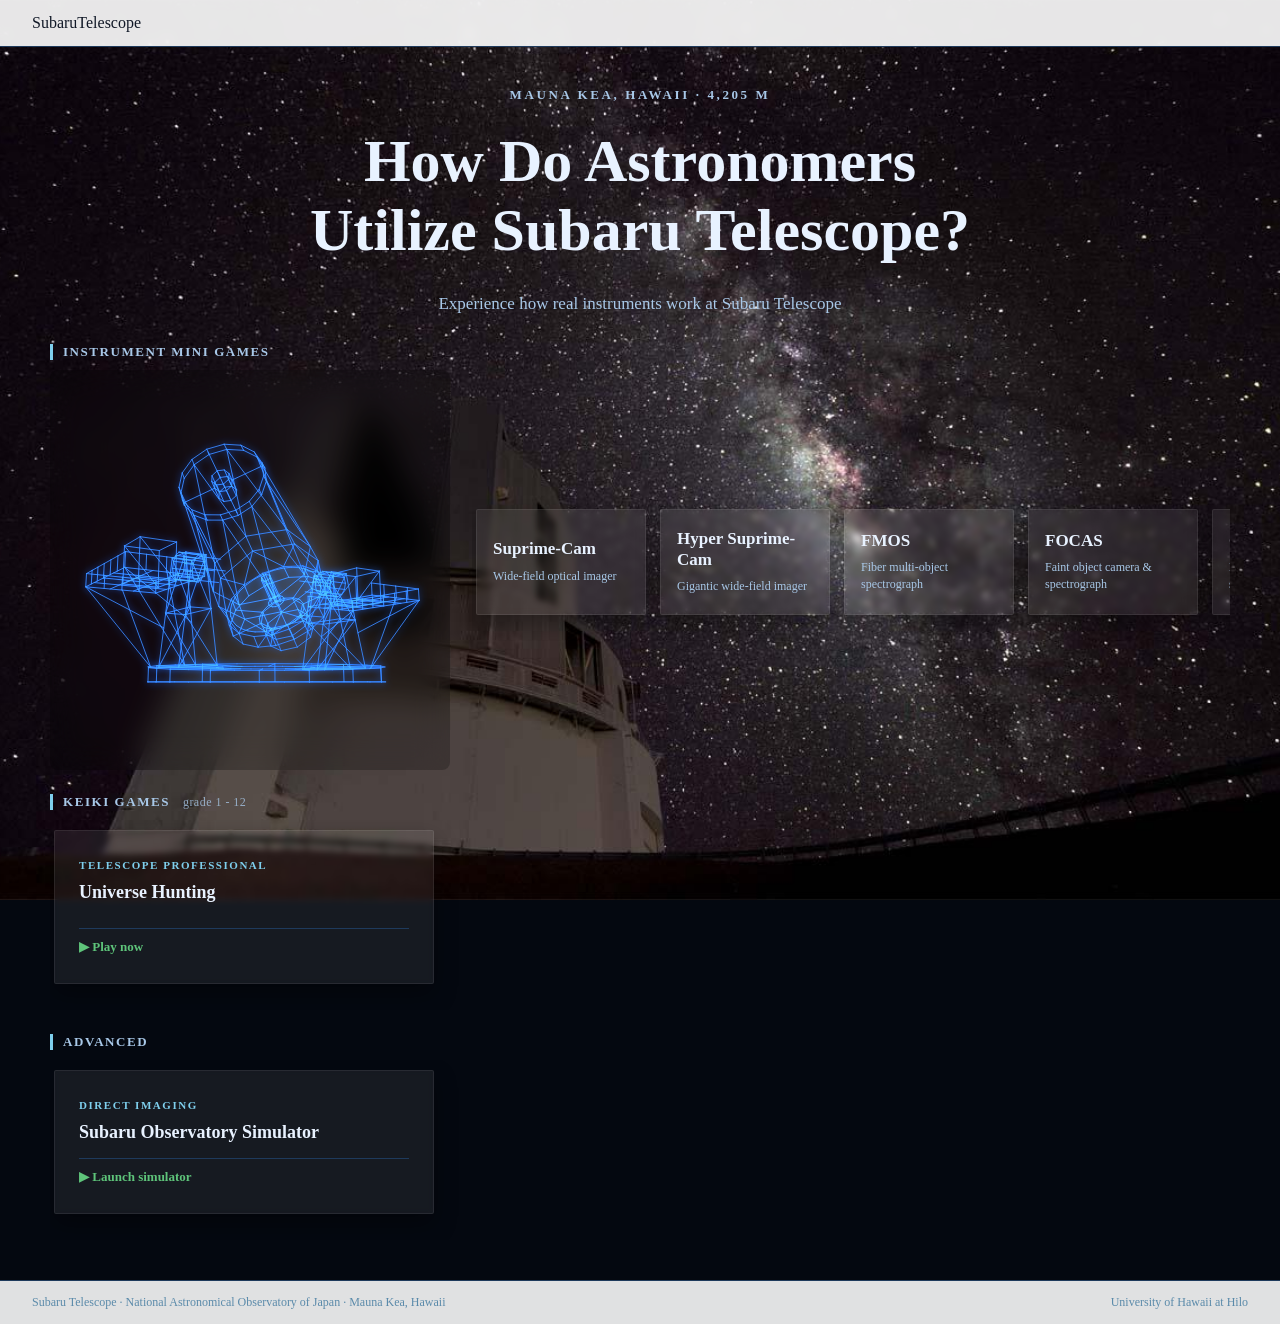
==== index.html @ 0e2f46b7 "feat: add telescope simulator in the home page" ====
<!DOCTYPE html>
<html lang="en">
<head>
<meta charset="UTF-8">
<meta name="viewport" content="width=device-width,initial-scale=1.0">
<title>Subaru Observatory</title>
<style>
*, *::before, *::after { box-sizing: border-box; margin: 0; padding: 0; }

:root {
  --bg:     #040810;
  --panel:  #0d1f38;
  --border: #1e3a5c;
  --accent: #7ecfed;    /* light blue — visible on dark */
  --text:   #e8f2ff;    /* bright white-blue for headings */
  --muted:  #a8c8e8;    /* softer blue for body text */
  --dim:    #5a8aaa;
  --green:  #5ec47a;
  --gold:   #f0c060;
}

body {
  min-height: 100vh;
  display: flex;
  flex-direction: column;
  background: var(--bg);
  color: var(--text);
  font-family: 'Times New Roman', Times, serif;
  /* Background image — replace assets/bg.jpg with your image file */
  background-image: url('assets/bg.jpg');
  background-size: cover;
  background-position: center;
  background-attachment: fixed;
}


nav, main, footer { position: relative; z-index: 1; }

/* ── NAV ── */
nav {
  display: flex;
  align-items: center;
  padding: 14px 32px;
  border-bottom: 1px solid var(--border);
  background: rgba(255,255,255,0.90);
  backdrop-filter: blur(6px);
}
.logo {
  color: #111827;
}

/* ── HERO ── */
main {
  flex: 1;
  display: flex;
  flex-direction: column;
  align-items: center;
  justify-content: center;
  padding: 40px 24px 40px;
  gap: 24px;
  text-align: center;
}

.hero-tag {
  font-size: 13px;
  font-weight: 600;
  color: var(--muted);
  letter-spacing: .20em;
  text-transform: uppercase;
}

.hero-title {
  font-size: clamp(32px, 5vw, 60px);
  font-weight: 700;
  color: var(--text);
  line-height: 1.15;
  max-width: 700px;
}

.hero-sub {
  font-size: 17px;
  color: var(--muted);
  max-width: 520px;
  line-height: 1.8;
  font-weight: 400;
}

/* ── SECTION LABEL ── */
.section-label {
  font-size: 13px;
  font-weight: 700;
  letter-spacing: .12em;
  color: var(--muted);
  text-transform: uppercase;
  border-left: 3px solid var(--accent);
  padding-left: 10px;
  text-align: left;
}
.section-label small {
  font-weight: 400; letter-spacing: .04em; text-transform: none;
  opacity: .8; margin-left: 8px; font-size: 12px;
}

/* ── ROWS — no panel behind them: the cards float directly on the background ── */
.row {
  width: 100%;
  max-width: 1180px;
  display: flex;
  flex-direction: column;
  gap: 10px;
  text-align: left;
}

/* Cards sit side by side; a row scrolls sideways once it overflows.
   The scrollbar is hidden — drag, mouse wheel or touch moves the row. */
.row-track {
  display: flex;
  gap: 18px;
  overflow-x: auto;
  padding: 10px 4px 26px;          /* room for the cards' lift + shadow */
  scrollbar-width: none;
}
.row-track::-webkit-scrollbar { display: none; }
.row-track > * { flex: 0 0 auto; }

/* ── ROW 1 LAYOUT: 3-D telescope (stays put) + instrument cards (scroll) ── */
.scope-row { display: flex; align-items: center; gap: 22px; }
.scope-row .row-track { flex: 1; min-width: 0; }

.scope-panel {
  flex: 0 0 auto;
  width: min(400px, 44%);
  aspect-ratio: 1 / 1;             /* square */
  position: relative;
  border-radius: 8px;
  overflow: hidden;
  background: rgba(0, 0, 0, 0.22);   /* light black tint, with the photo blurred behind it */
  backdrop-filter: blur(16px);
  -webkit-backdrop-filter: blur(16px);
  box-shadow: 0 10px 22px rgba(0, 0, 0, 0);
}
#scope-canvas { width: 100%; height: 100%; display: block; cursor: grab; touch-action: none; }
#scope-canvas.dragging { cursor: grabbing; }
.scope-caption {                   /* name of the highlighted focus */
  position: absolute; left: 0; right: 0; bottom: 12px;
  text-align: center; font-size: 15px; font-weight: 700; letter-spacing: .08em;
  color: #fff; pointer-events: none;
}
@media (max-width: 820px) {
  .scope-row { flex-direction: column; align-items: stretch; }
  .scope-panel { width: min(400px, 100%); align-self: center; }
}

/* Row 1 extras: drag-to-scroll */
#instrument-track { cursor: grab; user-select: none; -webkit-user-select: none; gap: 14px; }
#instrument-track.dragging { cursor: grabbing; }
#instrument-track.dragging .inst { pointer-events: none; }

/* ── INSTRUMENT (row 1) = glass card + options that slide out beside it ── */
.inst { display: flex; align-items: stretch; outline: none; }

.inst-card {
  width: 170px;
  padding: 18px 16px;
  display: flex; flex-direction: column; justify-content: center; gap: 8px;
  background: rgba(255, 255, 255, 0.075);
  border: 0.5px solid rgba(255, 255, 255, 0.075);
  border-radius: 2px;
  backdrop-filter: blur(3px);
  -webkit-backdrop-filter: blur(6px);
  box-shadow: 0 10px 22px rgba(0, 0, 0, 0.35);
  cursor: pointer;
  transition: transform .2s, box-shadow .2s, border-color .2s;
}
.inst-name { font-size: 17px; font-weight: 700; color: var(--text); line-height: 1.25; }
.inst-role { font-size: 12px; color: var(--muted); line-height: 1.45; }

/* Options — closed (zero width) until the instrument is hovered, focused or tapped */
.inst-opts {
  width: 0; opacity: 0; overflow: hidden; visibility: hidden;
  display: flex; flex-direction: column; justify-content: center; gap: 8px;
  transition: width .25s ease, opacity .2s ease, margin .25s ease, visibility 0s .25s;
}
.inst:hover .inst-opts,
.inst:focus .inst-opts,
.inst:focus-within .inst-opts {
  width: 138px; opacity: 1; margin-left: 10px; visibility: visible;
  transition: width .25s ease, opacity .2s ease .05s, margin .25s ease, visibility 0s;
}
.inst:hover .inst-card,
.inst:focus .inst-card,
.inst:focus-within .inst-card {
  transform: translateY(-3px);
  box-shadow: 0 14px 28px rgba(0, 0, 0, 0.075);
  border-color: rgba(255,255,255,0.075);
}
.inst-opt {
  display: block; width: 138px; text-align: center; white-space: nowrap;
  padding: 9px 10px; border-radius: 450px;
  border: 0.5px solid rgba(255,255,255,0.075);
  background: rgba(255,255,255,0.075);
  backdrop-filter: blur(3px);
  -webkit-backdrop-filter: blur(6px);
  color: var(--text); text-decoration: none;
  font-size: 14px; font-weight: 700;
  transition: background .2s;
}
.inst-opt:hover, .inst-opt:focus-visible { background: rgba(126,207,237,.45); outline: none; }

/* ── GAME CARD (rows 2 and 3) ── */
.game-card {
  background: rgba(255, 255, 255, 0.075);   /* frosted, not solid white */
  border: 0.5px solid rgba(255, 255, 255, 0.075);
  border-radius: 2px;
  padding: 28px 24px;
  display: flex;
  flex-direction: column;
  gap: 10px;
  width: 380px;
  max-width: 80vw;
  text-decoration: none;
  color: inherit;
  backdrop-filter: blur(3px);
  -webkit-backdrop-filter: blur(6px);
  box-shadow: 0 10px 22px rgba(0, 0, 0, 0.35);
  transition: border-color .2s, transform .2s, box-shadow .2s;
}
.game-card:hover {
  border-color: rgba(252, 253, 253, 0.075);
  transform: translateY(-3px);
  box-shadow: 0 8px 28px rgba(0, 0, 0, 0.35);
}

.card-icon   { font-size: 32px; }
.card-method {
  font-size: 11px;
  font-weight: 700;
  letter-spacing: .14em;
  text-transform: uppercase;
  color: var(--accent);
}
.card-title  { font-size: 18px; font-weight: 700; color: var(--text); line-height: 1.3; }
.card-desc   { font-size: 14px; color: var(--muted); line-height: 1.75; flex: 1; }
.card-tag    {
  margin-top: 4px;
  font-size: 13px;
  font-weight: 600;
  color: var(--green);
  border-top: 1px solid var(--border);
  padding-top: 10px;
}

/* ── FOOTER ── */
footer {
  padding: 14px 32px;
  background: rgba(255,255,255,0.88);
  border-top: 1px solid var(--border);
  font-size: 12px;
  color: var(--dim);
  display: flex;
  justify-content: space-between;
  flex-wrap: wrap;
  gap: 8px;
}
</style>
</head>
<body>

<nav>
  <div class="logo">SubaruTelescope</div>
</nav>

<main>
  <div class="hero-tag">Mauna Kea, Hawaii · 4,205 m</div>
  <h1 class="hero-title">How Do Astronomers Utilize Subaru Telescope?</h1>
  <p class="hero-sub">Experience how real instruments work at Subaru Telescope</p>


  <!-- ═══ ROW 1 — INSTRUMENT MINI GAMES ═══
       One card per instrument, generated by the script at the bottom of this file. -->
  <section class="row">
    <div class="section-label">Instrument Mini Games</div>
    <div class="scope-row">
      <!-- 3-D Subaru Telescope (js/telescope3d.js). Hovering an instrument card
           lights up the place on the telescope where that instrument is installed. -->
      <div class="scope-panel">
        <canvas id="scope-canvas" aria-label="Rotatable 3-D model of the Subaru Telescope"></canvas>
        <div class="scope-caption" id="scope-caption"></div>
      </div>
      <div class="row-track" id="instrument-track"></div>
    </div>
  </section>

  <!-- ═══ ROW 2 — KEIKI GAMES (for children) ═══ -->
  <section class="row">
    <div class="section-label">Keiki Games <small>grade 1 - 12</small></div>
    <div class="row-track">

      <!-- AO Hunter (Exoplanet Hunting) — RETIRED, replaced by Universe Hunting.
           games/ao-hunter/index.html also redirects back to this page, so
           uncommenting this card alone will not bring it back: remove the
           redirect at the top of that file as well.
      <a class="game-card" href="games/ao-hunter/index.html">
        <div class="card-icon">🔭</div>
        <div class="card-method">Direct Imaging</div>
        <div class="card-title">Exoplanet Hunting</div>
        <div class="card-desc">By blocking the light from a star, you aim to find exoplanets, the planet outside of the solar system</div>
        <div class="card-tag">▶ Play now</div>
      </a>
      -->

      <a class="game-card" href="games/telescope-pro/index.html">
        <!-- <div class="card-icon">🛸</div> -->
        <div class="card-method">Telescope Professional</div>
        <div class="card-title">Universe Hunting</div>
        <div class="card-desc"><!-- fill in later --></div>
        <div class="card-tag">▶ Play now</div>
      </a>

    </div>
  </section>

  <!-- ═══ ROW 3 — ADVANCED (for adults / advanced topics) ═══ -->
  <section class="row">
    <div class="section-label">Advanced</div>
    <div class="row-track">

      <a class="game-card" href="games/professional/index.html">
        <!-- <div class="card-icon">⚙️</div> -->
        <div class="card-method">Direct Imaging</div>
        <div class="card-title">Subaru Observatory Simulator</div>
        <!-- <div class="card-desc">Operate the actual Subaru telescope pipeline — open the dome, target a real star, run AO3K → SCExAO → CHARIS → VAMPIRES using terminal commands. Monitor humidity, earn score, unlock real images.</div> -->
        <div class="card-tag">▶ Launch simulator</div>
      </a>

      <!--
      <div class="game-card" style="opacity:.4;pointer-events:none;">
        <div class="card-icon">📉</div>
        <div class="card-method">Transit Photometry</div>
        <div class="card-title">Light Curve Detective</div>
        <div class="card-desc">Watch four wavelength channels scan a star field and identify the tiny brightness dip that reveals a transiting planet.</div>
        <div class="card-tag" style="color:var(--dim);">Coming soon</div>
      </div>

      <div class="game-card" style="opacity:.4;pointer-events:none;">
        <div class="card-icon">🌊</div>
        <div class="card-method">Radial Velocity</div>
        <div class="card-title">HDS Spectrograph Doppler Lab</div>
        <div class="card-desc">Measure the Doppler wobble of a star as an invisible planet tugs it back and forth. Decode the radial velocity curve to find the planet's mass and orbit.</div>
        <div class="card-tag" style="color:var(--dim);">Coming soon</div>
      </div>
      -->

    </div>
  </section>
</main>

<footer>
  <span>Subaru Telescope · National Astronomical Observatory of Japan · Mauna Kea, Hawaii</span>
  <span>University of Hawaii at Hilo</span>
</footer>


<!-- The Shift+D ×2 "science-night-demo" shortcut used to live here. It jumped
     straight into AO Hunter's demo mode, so it was removed together with that
     game. The original is in git history. -->

<!-- Instrument names / colours come from the same table Universe Hunting uses -->
<script src="games/telescope-pro/js/data.js"></script>
<script src="js/telescope3d.js"></script>
<script>
/* ── Row 1: instrument cards ────────────────────────────────
   INSTRUMENT_ORDER : which instruments appear, left → right.
   ──────────────────────────────────────────────────────────── */
const INSTRUMENT_ORDER = [
  'suprime-cam','hsc','fmos','focas','comics','moircs','ircs','hds','ird',
  'ao36','ao188','ao3k','ciao','hiciao','scexao','charis','vampires',
];
const MINIGAME_URL = 'games/minigames/index.html';

(function buildInstrumentRow(){
  const track = document.getElementById('instrument-track');
  SubaruTelescope3D.init(document.getElementById('scope-canvas'), document.getElementById('scope-caption'));

  INSTRUMENT_ORDER.forEach(id => {
    const d = UH_INSTRUMENTS[id];
    if (!d) return;
    const url = mode => `${MINIGAME_URL}?instr=${encodeURIComponent(id)}&mode=${mode}`;

    const item = document.createElement('div');
    item.className = 'inst';
    item.tabIndex = 0;                         // lets a tap / Tab key open the options
    item.dataset.port = d.port;                // where it is installed (for the 3-D telescope)
    item.innerHTML = `
      <div class="inst-card">
        <div class="inst-name">${d.name}</div>
        <div class="inst-role">${d.shortRole}</div>
      </div>
      <div class="inst-opts">
        <a class="inst-opt" href="${url('quiz')}" draggable="false">Quiz</a>
        <a class="inst-opt" href="${url('interactive')}" draggable="false">Interactive</a>
      </div>`;
    track.appendChild(item);
  });

  /* Light up the installation position of whichever instrument is under the
     mouse (or, failing that, has keyboard focus). It is recomputed from the
     current state on every event, so leaving one card can never switch off
     the highlight of the card the mouse has just entered. */
  function syncHighlight(){
    const focused = document.activeElement && document.activeElement.closest ? document.activeElement.closest('.inst') : null;
    const it = track.querySelector('.inst:hover') || focused;
    SubaruTelescope3D.highlight(it ? it.dataset.port : null);
  }
  ['mouseover', 'mouseout', 'focusin', 'focusout'].forEach(ev =>
    track.addEventListener(ev, () => setTimeout(syncHighlight, 0)));
  track.addEventListener('mouseleave', () => setTimeout(syncHighlight, 0));
  // Rotating the telescope puts focus on nothing, not on the last clicked card
  document.getElementById('scope-canvas').addEventListener('pointerdown', () => {
    if (document.activeElement && track.contains(document.activeElement)) document.activeElement.blur();
  });

  /* Mouse wheel → sideways, but hand the wheel back to the page at either end */
  track.addEventListener('wheel', e => {
    if (Math.abs(e.deltaX) > Math.abs(e.deltaY)) return;      // trackpad already going sideways
    const max   = track.scrollWidth - track.clientWidth;
    const atEnd = e.deltaY > 0 ? track.scrollLeft >= max - 1 : track.scrollLeft <= 1;
    if (atEnd) return;
    e.preventDefault();
    track.scrollLeft += e.deltaY;
  }, { passive: false });

  /* Click-and-drag with the mouse (touch screens already scroll natively) */
  let down = false, moved = false, x0 = 0, s0 = 0;
  track.addEventListener('pointerdown', e => {
    if (e.pointerType !== 'mouse' || e.button !== 0) return;
    down = true; moved = false; x0 = e.clientX; s0 = track.scrollLeft;
  });
  window.addEventListener('pointermove', e => {
    if (!down) return;
    const dx = e.clientX - x0;
    if (!moved && Math.abs(dx) > 6) { moved = true; track.classList.add('dragging'); }
    if (moved) track.scrollLeft = s0 - dx;
  });
  window.addEventListener('pointerup', () => {
    if (!down) return;
    down = false;
    if (moved) setTimeout(() => track.classList.remove('dragging'), 0);
  });
  // A drag must not count as a click on Quiz / Interactive
  track.addEventListener('click', e => {
    if (moved) { e.preventDefault(); e.stopPropagation(); moved = false; }
  }, true);
})();
</script>

</body>
</html>
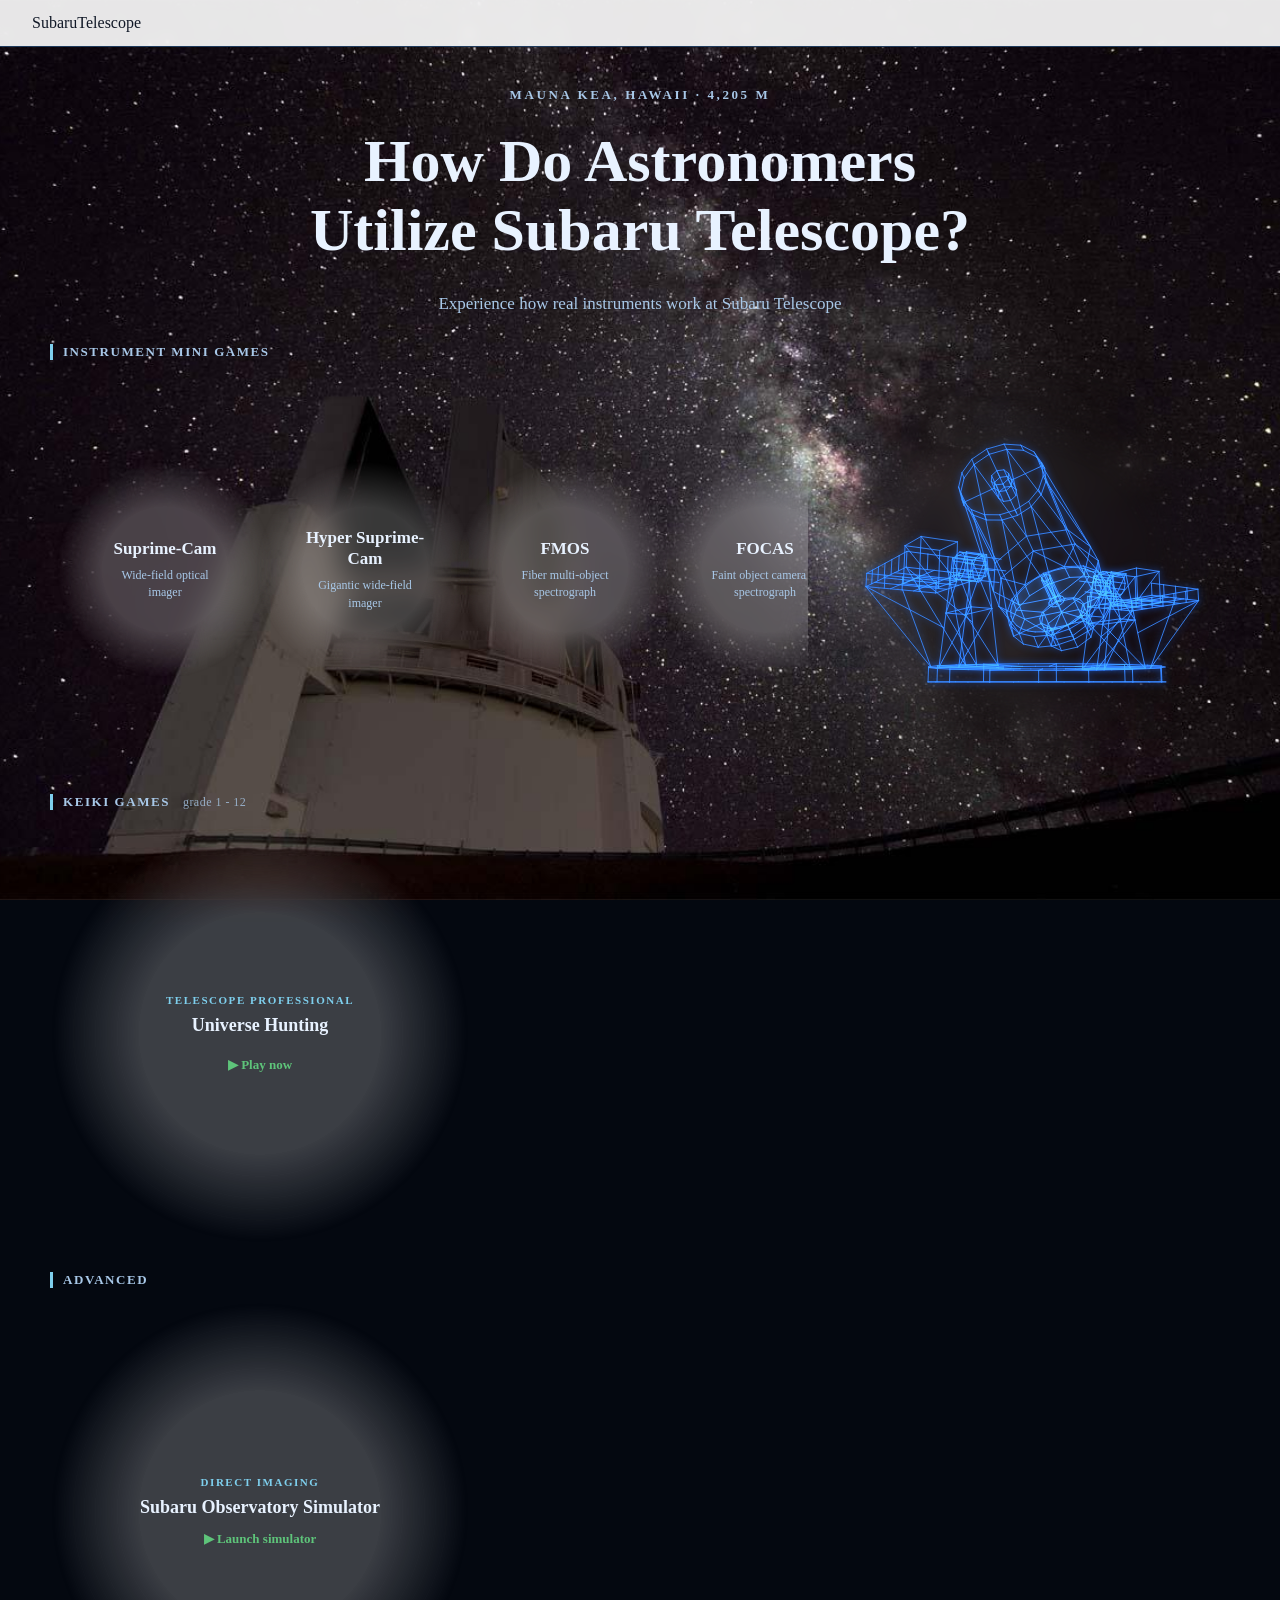
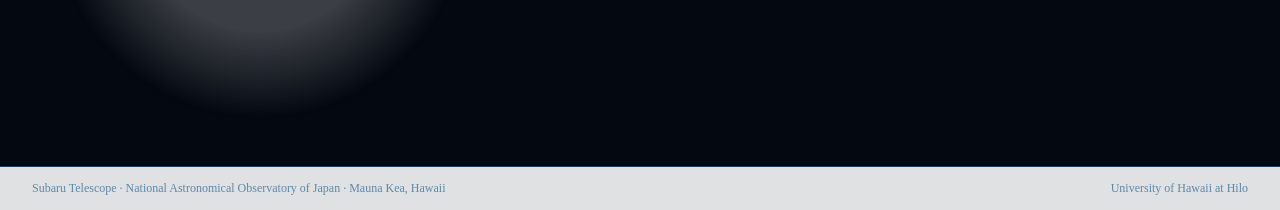
==== commit cd7ac687: "design: refine the shape of the cards in the home page" ====
--- a/index.html
+++ b/index.html
@@ -117,7 +117,7 @@
   display: flex;
   gap: 18px;
   overflow-x: auto;
-  padding: 10px 4px 26px;          /* room for the cards' lift + shadow */
+  padding: 34px 30px;              /* room for the round haze around each card */
   scrollbar-width: none;
 }
 .row-track::-webkit-scrollbar { display: none; }
@@ -130,16 +130,24 @@
 .scope-panel {
   flex: 0 0 auto;
   width: min(400px, 44%);
-  aspect-ratio: 1 / 1;             /* square */
+  aspect-ratio: 1 / 1;
   position: relative;
-  border-radius: 8px;
-  overflow: hidden;
-  background: rgba(0, 0, 0, 0.22);   /* light black tint, with the photo blurred behind it */
+}
+/* The "atmosphere": a round patch of blur with no outline. The mask fades it
+   out toward the rim, so there is no visible edge. It sits behind the canvas
+   so the telescope itself is not faded. */
+.scope-panel::before {
+  content: '';
+  position: absolute; inset: -6%;
+  border-radius: 50%;
+  background: rgba(0, 0, 0, 0.22);
   backdrop-filter: blur(16px);
   -webkit-backdrop-filter: blur(16px);
-  box-shadow: 0 10px 22px rgba(0, 0, 0, 0);
-}
-#scope-canvas { width: 100%; height: 100%; display: block; cursor: grab; touch-action: none; }
+  -webkit-mask-image: radial-gradient(circle closest-side, #000 52%, transparent 100%);
+          mask-image: radial-gradient(circle closest-side, #000 52%, transparent 100%);
+  pointer-events: none;
+}
+#scope-canvas { position: relative; width: 100%; height: 100%; display: block; cursor: grab; touch-action: none; }
 #scope-canvas.dragging { cursor: grabbing; }
 .scope-caption {                   /* name of the highlighted focus */
   position: absolute; left: 0; right: 0; bottom: 12px;
@@ -152,25 +160,39 @@
 }
 
 /* Row 1 extras: drag-to-scroll */
-#instrument-track { cursor: grab; user-select: none; -webkit-user-select: none; gap: 14px; }
+#instrument-track { cursor: grab; user-select: none; -webkit-user-select: none; gap: 30px; }
 #instrument-track.dragging { cursor: grabbing; }
 #instrument-track.dragging .inst { pointer-events: none; }
 
 /* ── INSTRUMENT (row 1) = glass card + options that slide out beside it ── */
 .inst { display: flex; align-items: stretch; outline: none; }
 
+/* Round "atmosphere" shared by the instrument cards and the game cards.
+   The tint + blur live on a circular ::before, and a radial mask fades that
+   layer out toward the rim, so a card is a soft round haze with no border or
+   edge while its text stays crisp. */
+.inst-card, .game-card { position: relative; isolation: isolate; }
+.inst-card::before, .game-card::before {
+  content: '';
+  position: absolute; inset: -14%;
+  z-index: -1;
+  border-radius: 50%;
+  background: rgba(255, 255, 255, 0.22);
+  backdrop-filter: blur(14px);
+  -webkit-backdrop-filter: blur(14px);
+  -webkit-mask-image: radial-gradient(circle closest-side, #000 58%, transparent 100%);
+          mask-image: radial-gradient(circle closest-side, #000 58%, transparent 100%);
+  transition: background .2s;
+  pointer-events: none;
+}
+
 .inst-card {
-  width: 170px;
-  padding: 18px 16px;
-  display: flex; flex-direction: column; justify-content: center; gap: 8px;
-  background: rgba(255, 255, 255, 0.075);
-  border: 0.5px solid rgba(255, 255, 255, 0.075);
-  border-radius: 2px;
-  backdrop-filter: blur(3px);
-  -webkit-backdrop-filter: blur(6px);
-  box-shadow: 0 10px 22px rgba(0, 0, 0, 0.35);
+  width: 170px; height: 170px;       /* a circle */
+  padding: 0 24px;
+  display: flex; flex-direction: column; align-items: center; justify-content: center; gap: 8px;
+  text-align: center;
   cursor: pointer;
-  transition: transform .2s, box-shadow .2s, border-color .2s;
+  transition: transform .2s;
 }
 .inst-name { font-size: 17px; font-weight: 700; color: var(--text); line-height: 1.25; }
 .inst-role { font-size: 12px; color: var(--muted); line-height: 1.45; }
@@ -189,11 +211,10 @@
 }
 .inst:hover .inst-card,
 .inst:focus .inst-card,
-.inst:focus-within .inst-card {
-  transform: translateY(-3px);
-  box-shadow: 0 14px 28px rgba(0, 0, 0, 0.075);
-  border-color: rgba(255,255,255,0.075);
-}
+.inst:focus-within .inst-card { transform: translateY(-3px); }
+.inst:hover .inst-card::before,
+.inst:focus .inst-card::before,
+.inst:focus-within .inst-card::before { background: rgba(255, 255, 255, 0.34); }
 .inst-opt {
   display: block; width: 138px; text-align: center; white-space: nowrap;
   padding: 9px 10px; border-radius: 450px;
@@ -209,27 +230,22 @@
 
 /* ── GAME CARD (rows 2 and 3) ── */
 .game-card {
-  background: rgba(255, 255, 255, 0.075);   /* frosted, not solid white */
-  border: 0.5px solid rgba(255, 255, 255, 0.075);
-  border-radius: 2px;
-  padding: 28px 24px;
+  width: 360px; height: 360px;       /* a circle */
+  max-width: 80vw;
+  padding: 0 54px;
   display: flex;
   flex-direction: column;
-  gap: 10px;
-  width: 380px;
-  max-width: 80vw;
+  align-items: center;
+  justify-content: center;
+  gap: 8px;
+  text-align: center;
   text-decoration: none;
   color: inherit;
-  backdrop-filter: blur(3px);
-  -webkit-backdrop-filter: blur(6px);
-  box-shadow: 0 10px 22px rgba(0, 0, 0, 0.35);
-  transition: border-color .2s, transform .2s, box-shadow .2s;
-}
-.game-card:hover {
-  border-color: rgba(252, 253, 253, 0.075);
-  transform: translateY(-3px);
-  box-shadow: 0 8px 28px rgba(0, 0, 0, 0.35);
-}
+  transition: transform .2s;
+}
+.game-card::before { inset: -8%; }
+.game-card:hover { transform: translateY(-3px); }
+.game-card:hover::before { background: rgba(255, 255, 255, 0.34); }
 
 .card-icon   { font-size: 32px; }
 .card-method {
@@ -240,14 +256,12 @@
   color: var(--accent);
 }
 .card-title  { font-size: 18px; font-weight: 700; color: var(--text); line-height: 1.3; }
-.card-desc   { font-size: 14px; color: var(--muted); line-height: 1.75; flex: 1; }
+.card-desc   { font-size: 14px; color: var(--muted); line-height: 1.6; }
 .card-tag    {
   margin-top: 4px;
   font-size: 13px;
   font-weight: 600;
   color: var(--green);
-  border-top: 1px solid var(--border);
-  padding-top: 10px;
 }
 
 /* ── FOOTER ── */
@@ -281,13 +295,13 @@
   <section class="row">
     <div class="section-label">Instrument Mini Games</div>
     <div class="scope-row">
+      <div class="row-track" id="instrument-track"></div>
       <!-- 3-D Subaru Telescope (js/telescope3d.js). Hovering an instrument card
            lights up the place on the telescope where that instrument is installed. -->
       <div class="scope-panel">
         <canvas id="scope-canvas" aria-label="Rotatable 3-D model of the Subaru Telescope"></canvas>
         <div class="scope-caption" id="scope-caption"></div>
       </div>
-      <div class="row-track" id="instrument-track"></div>
     </div>
   </section>
 
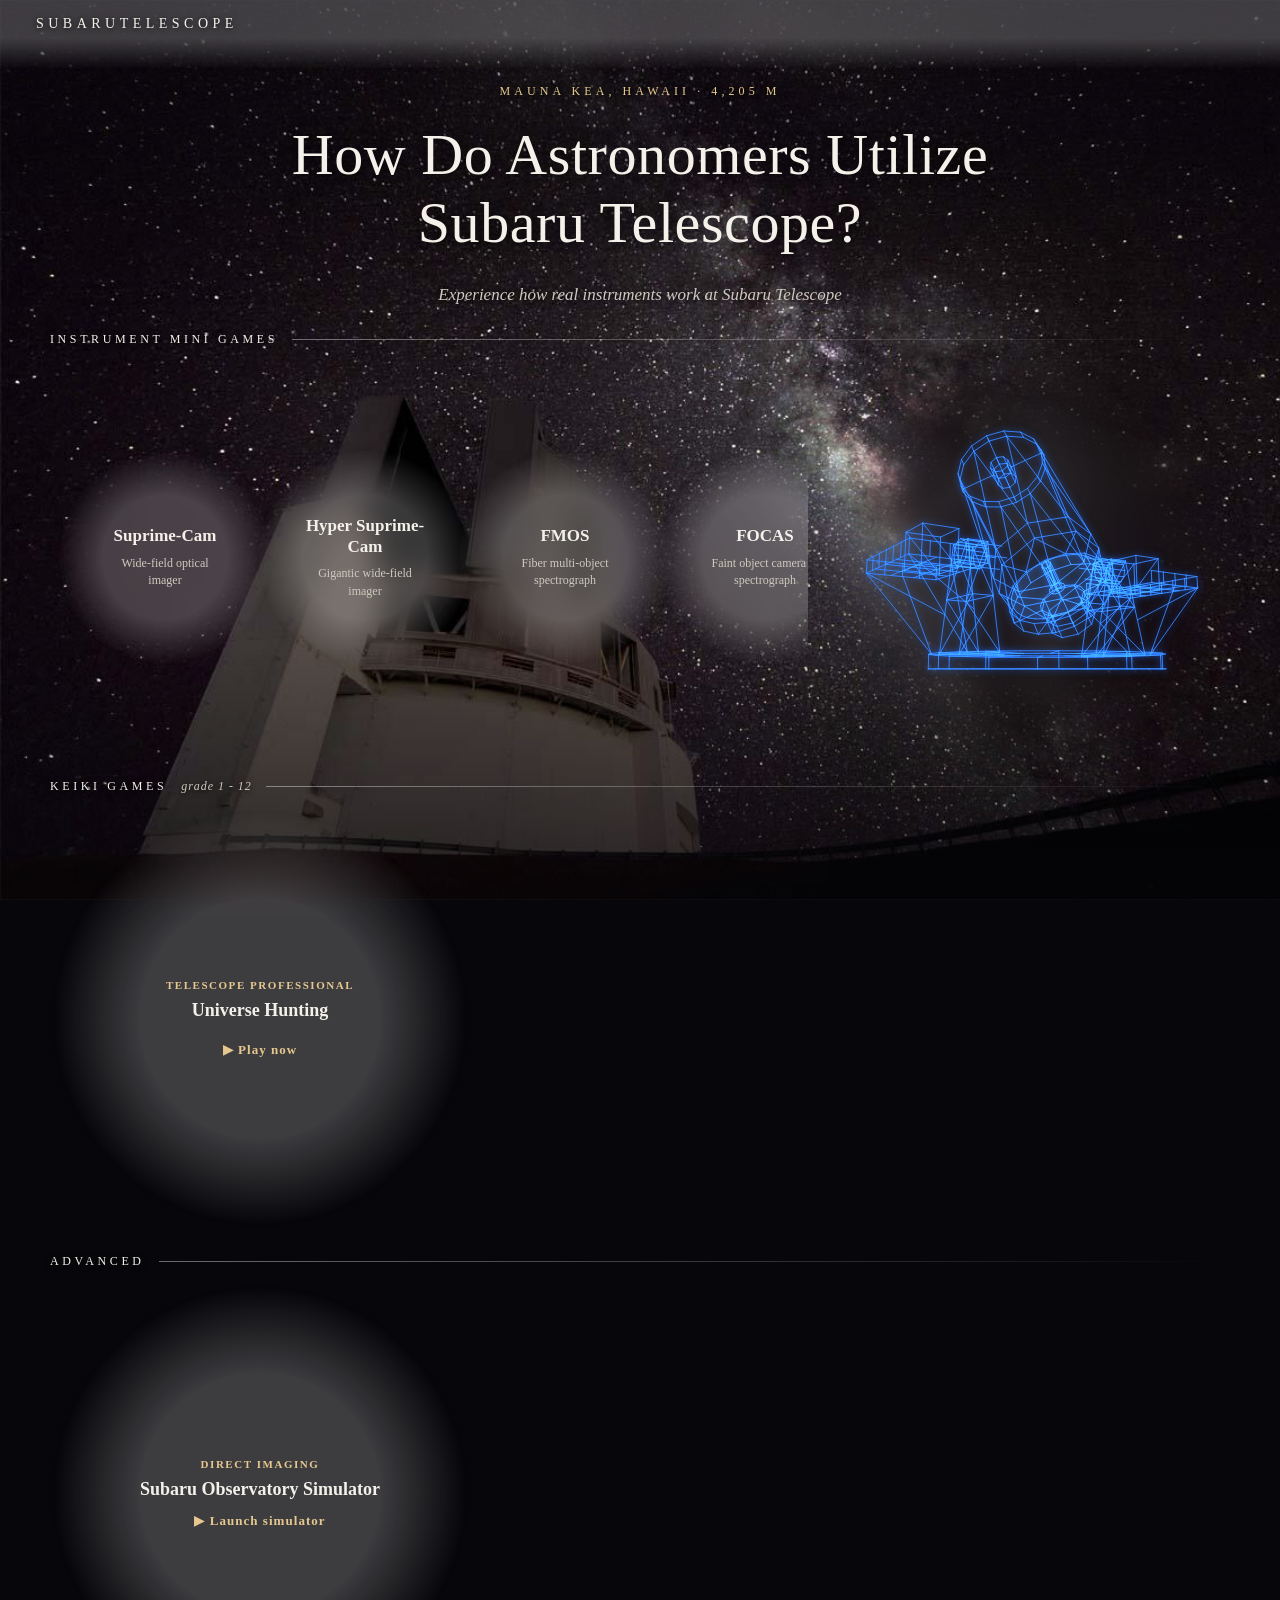
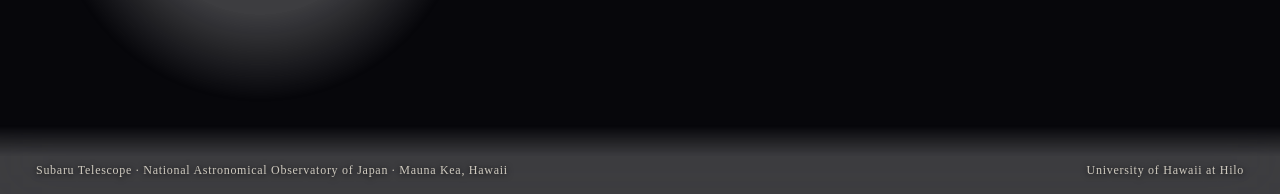
==== commit cfb4db55: "design: refine home page design suiting with more its background" ====
--- a/index.html
+++ b/index.html
@@ -8,15 +8,15 @@
 *, *::before, *::after { box-sizing: border-box; margin: 0; padding: 0; }
 
 :root {
-  --bg:     #040810;
-  --panel:  #0d1f38;
-  --border: #1e3a5c;
-  --accent: #7ecfed;    /* light blue — visible on dark */
-  --text:   #e8f2ff;    /* bright white-blue for headings */
-  --muted:  #a8c8e8;    /* softer blue for body text */
-  --dim:    #5a8aaa;
-  --green:  #5ec47a;
-  --gold:   #f0c060;
+  /* Palette taken from the background photo: neutral night sky, the warm
+     grey-white of the dome, and the gold of the Milky Way's core. */
+  --bg:     #07070b;
+  --border: rgba(255, 255, 255, 0.16);
+  --accent: #e6c88f;    /* Milky Way gold */
+  --text:   #f4f1ea;    /* warm starlight white */
+  --muted:  #cfcabf;    /* dome grey */
+  --dim:    #9a958c;
+  --gold:   #e6c88f;
 }
 
 body {
@@ -26,13 +26,21 @@
   background: var(--bg);
   color: var(--text);
   font-family: 'Times New Roman', Times, serif;
-  /* Background image — replace assets/bg.jpg with your image file */
+  /* Background image — replace assets/bg.jpg with your image file.
+     Anchored bottom-left so the dome stays in view on any window shape. */
   background-image: url('assets/bg.jpg');
   background-size: cover;
-  background-position: center;
+  background-position: left bottom;
   background-attachment: fixed;
 }
-
+/* Soft darkening at the top (behind the title) and the bottom (behind the
+   footer); the middle of the photo is left untouched. */
+body::before {
+  content: '';
+  position: fixed; inset: 0;
+  background: linear-gradient(180deg, rgba(7,7,11,.55) 0%, rgba(7,7,11,0) 34%, rgba(7,7,11,0) 72%, rgba(7,7,11,.6) 100%);
+  pointer-events: none;
+}
 
 nav, main, footer { position: relative; z-index: 1; }
 
@@ -40,13 +48,37 @@
 nav {
   display: flex;
   align-items: center;
-  padding: 14px 32px;
-  border-bottom: 1px solid var(--border);
-  background: rgba(255,255,255,0.90);
-  backdrop-filter: blur(6px);
+  padding: 16px 36px;
 }
 .logo {
-  color: #111827;
+  color: var(--text);
+  font-size: 14px;
+  letter-spacing: .32em;
+  text-transform: uppercase;
+  text-shadow: 0 1px 6px #000;
+}
+
+/* White "atmosphere" behind the header and footer: the same haze as the
+   cards, fading out toward the page so the bars have no hard inner edge. */
+nav, footer { isolation: isolate; }
+nav::before, footer::before {
+  content: '';
+  position: absolute; left: 0; right: 0;
+  z-index: -1;
+  background: rgba(255, 255, 255, 0.22);
+  backdrop-filter: blur(30px);
+  -webkit-backdrop-filter: blur(30px);
+  pointer-events: none;
+}
+nav::before {
+  top: 0; bottom: -22px;
+  -webkit-mask-image: linear-gradient(to bottom, #000 55%, transparent);
+          mask-image: linear-gradient(to bottom, #000 55%, transparent);
+}
+footer::before {
+  bottom: 0; top: -22px;
+  -webkit-mask-image: linear-gradient(to top, #000 55%, transparent);
+          mask-image: linear-gradient(to top, #000 55%, transparent);
 }
 
 /* ── HERO ── */
@@ -56,49 +88,58 @@
   flex-direction: column;
   align-items: center;
   justify-content: center;
-  padding: 40px 24px 40px;
-  gap: 24px;
+  padding: 36px 24px 40px;
+  gap: 22px;
   text-align: center;
 }
 
 .hero-tag {
-  font-size: 13px;
-  font-weight: 600;
-  color: var(--muted);
-  letter-spacing: .20em;
+  font-size: 12px;
+  font-weight: 400;
+  color: var(--accent);
+  letter-spacing: .34em;
   text-transform: uppercase;
+  text-shadow: 0 1px 6px #000;
 }
 
 .hero-title {
-  font-size: clamp(32px, 5vw, 60px);
-  font-weight: 700;
+  font-size: clamp(32px, 5vw, 58px);
+  font-weight: 400;
   color: var(--text);
-  line-height: 1.15;
-  max-width: 700px;
+  line-height: 1.18;
+  letter-spacing: .01em;
+  max-width: 760px;
+  text-shadow: 0 2px 18px rgba(0,0,0,.9);
 }
 
 .hero-sub {
   font-size: 17px;
+  font-style: italic;
   color: var(--muted);
   max-width: 520px;
   line-height: 1.8;
   font-weight: 400;
-}
-
-/* ── SECTION LABEL ── */
+  text-shadow: 0 1px 8px #000;
+}
+
+/* ── SECTION LABEL — small caps with a hairline trailing off into the sky ── */
 .section-label {
-  font-size: 13px;
-  font-weight: 700;
-  letter-spacing: .12em;
-  color: var(--muted);
+  display: flex; align-items: center; gap: 14px;
+  font-size: 12px;
+  font-weight: 400;
+  letter-spacing: .3em;
+  color: var(--text);
   text-transform: uppercase;
-  border-left: 3px solid var(--accent);
-  padding-left: 10px;
   text-align: left;
+  text-shadow: 0 1px 6px #000;
+}
+.section-label::after {
+  content: ''; flex: 1; height: 1px;
+  background: linear-gradient(90deg, rgba(255,255,255,.4), rgba(255,255,255,0));
 }
 .section-label small {
-  font-weight: 400; letter-spacing: .04em; text-transform: none;
-  opacity: .8; margin-left: 8px; font-size: 12px;
+  letter-spacing: .08em; text-transform: none; font-style: italic;
+  color: var(--muted); font-size: 12px;
 }
 
 /* ── ROWS — no panel behind them: the cards float directly on the background ── */
@@ -218,15 +259,15 @@
 .inst-opt {
   display: block; width: 138px; text-align: center; white-space: nowrap;
   padding: 9px 10px; border-radius: 450px;
-  border: 0.5px solid rgba(255,255,255,0.075);
-  background: rgba(255,255,255,0.075);
-  backdrop-filter: blur(3px);
-  -webkit-backdrop-filter: blur(6px);
+  border: none;
+  background: rgba(255,255,255,0.18);
+  backdrop-filter: blur(10px);
+  -webkit-backdrop-filter: blur(10px);
   color: var(--text); text-decoration: none;
   font-size: 14px; font-weight: 700;
   transition: background .2s;
 }
-.inst-opt:hover, .inst-opt:focus-visible { background: rgba(126,207,237,.45); outline: none; }
+.inst-opt:hover, .inst-opt:focus-visible { background: rgba(255,255,255,.34); outline: none; }
 
 /* ── GAME CARD (rows 2 and 3) ── */
 .game-card {
@@ -261,16 +302,17 @@
   margin-top: 4px;
   font-size: 13px;
   font-weight: 600;
-  color: var(--green);
+  color: var(--accent);
+  letter-spacing: .08em;
 }
 
 /* ── FOOTER ── */
 footer {
-  padding: 14px 32px;
-  background: rgba(255,255,255,0.88);
-  border-top: 1px solid var(--border);
+  padding: 16px 36px;
   font-size: 12px;
-  color: var(--dim);
+  letter-spacing: .06em;
+  color: var(--muted);
+  text-shadow: 0 1px 6px #000;
   display: flex;
   justify-content: space-between;
   flex-wrap: wrap;
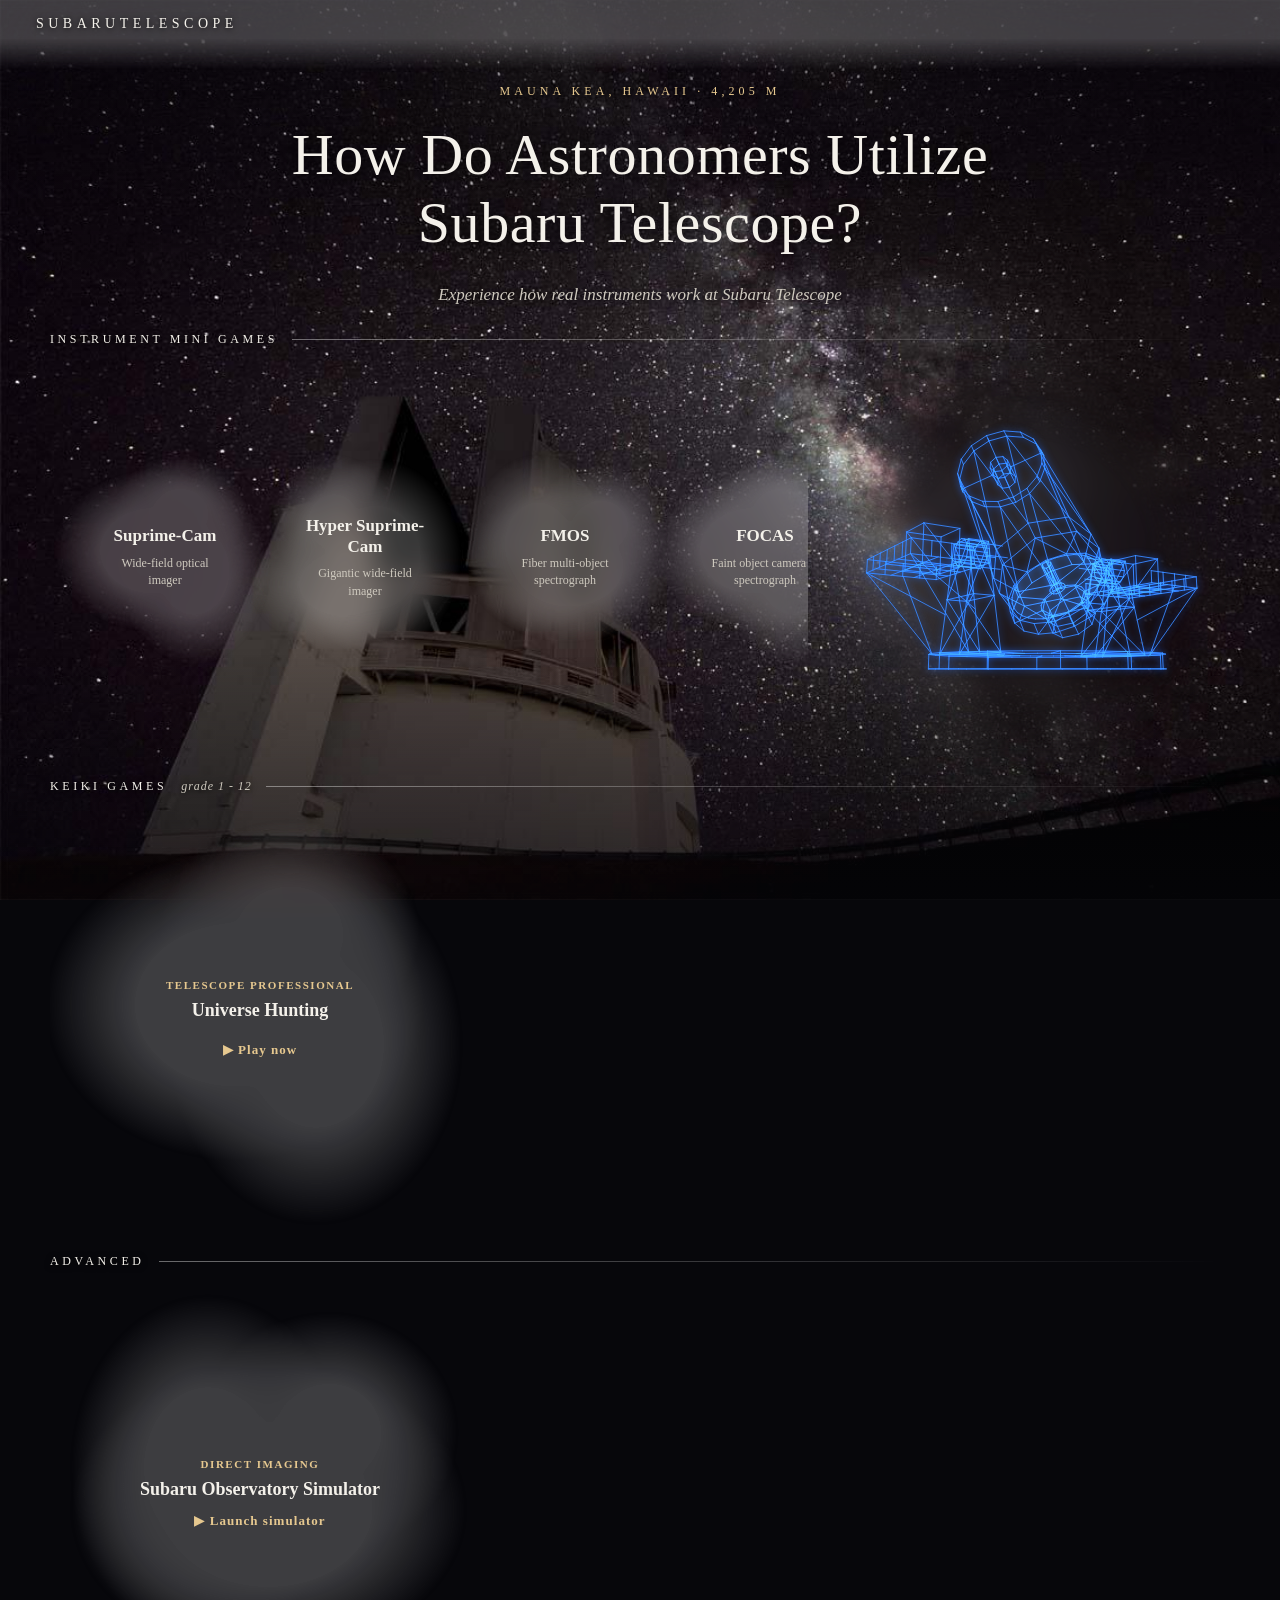
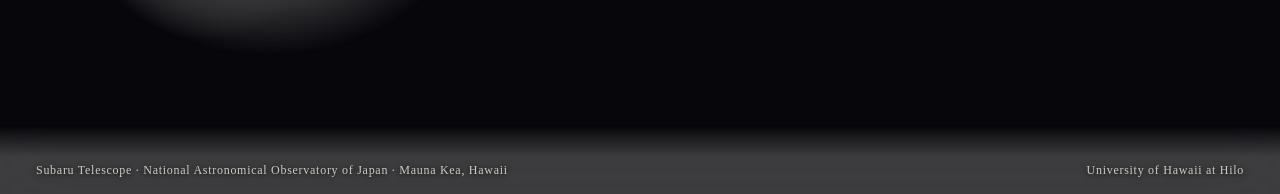
==== commit 7e1ffa4f: "design: refinment of home page design by randomizing the shape of the cards, and the design of minig" ====
--- a/index.html
+++ b/index.html
@@ -215,16 +215,38 @@
 .inst-card, .game-card { position: relative; isolation: isolate; }
 .inst-card::before, .game-card::before {
   content: '';
-  position: absolute; inset: -14%;
+  position: absolute; inset: -16%;
   z-index: -1;
-  border-radius: 50%;
   background: rgba(255, 255, 255, 0.22);
   backdrop-filter: blur(14px);
   -webkit-backdrop-filter: blur(14px);
-  -webkit-mask-image: radial-gradient(circle closest-side, #000 58%, transparent 100%);
-          mask-image: radial-gradient(circle closest-side, #000 58%, transparent 100%);
+  /* An uneven cloud, not a perfect circle: three soft blobs of different
+     size, slightly off-centre, are added together. --blob picks the variant. */
+  -webkit-mask-image: var(--blob);
+          mask-image: var(--blob);
+  -webkit-mask-composite: source-over;
+          mask-composite: add;
+  --blob:
+    radial-gradient(ellipse 44% 36% at 44% 47%, #000 52%, transparent 100%),
+    radial-gradient(ellipse 34% 42% at 63% 56%, #000 46%, transparent 100%),
+    radial-gradient(ellipse 30% 26% at 57% 30%, #000 40%, transparent 100%);
   transition: background .2s;
   pointer-events: none;
+}
+/* Different cloud shapes so neighbouring cards do not look stamped out */
+.inst:nth-child(3n+2) .inst-card::before,
+.game-card:nth-child(2n)::before {
+  --blob:
+    radial-gradient(ellipse 38% 44% at 55% 50%, #000 52%, transparent 100%),
+    radial-gradient(ellipse 42% 30% at 40% 62%, #000 46%, transparent 100%),
+    radial-gradient(ellipse 28% 30% at 36% 34%, #000 40%, transparent 100%);
+}
+.inst:nth-child(3n) .inst-card::before,
+.row:last-of-type .game-card::before {
+  --blob:
+    radial-gradient(ellipse 46% 34% at 52% 54%, #000 52%, transparent 100%),
+    radial-gradient(ellipse 32% 40% at 38% 44%, #000 46%, transparent 100%),
+    radial-gradient(ellipse 30% 28% at 66% 36%, #000 40%, transparent 100%);
 }
 
 .inst-card {
@@ -284,7 +306,7 @@
   color: inherit;
   transition: transform .2s;
 }
-.game-card::before { inset: -8%; }
+.game-card::before { inset: -10%; }
 .game-card:hover { transform: translateY(-3px); }
 .game-card:hover::before { background: rgba(255, 255, 255, 0.34); }
 
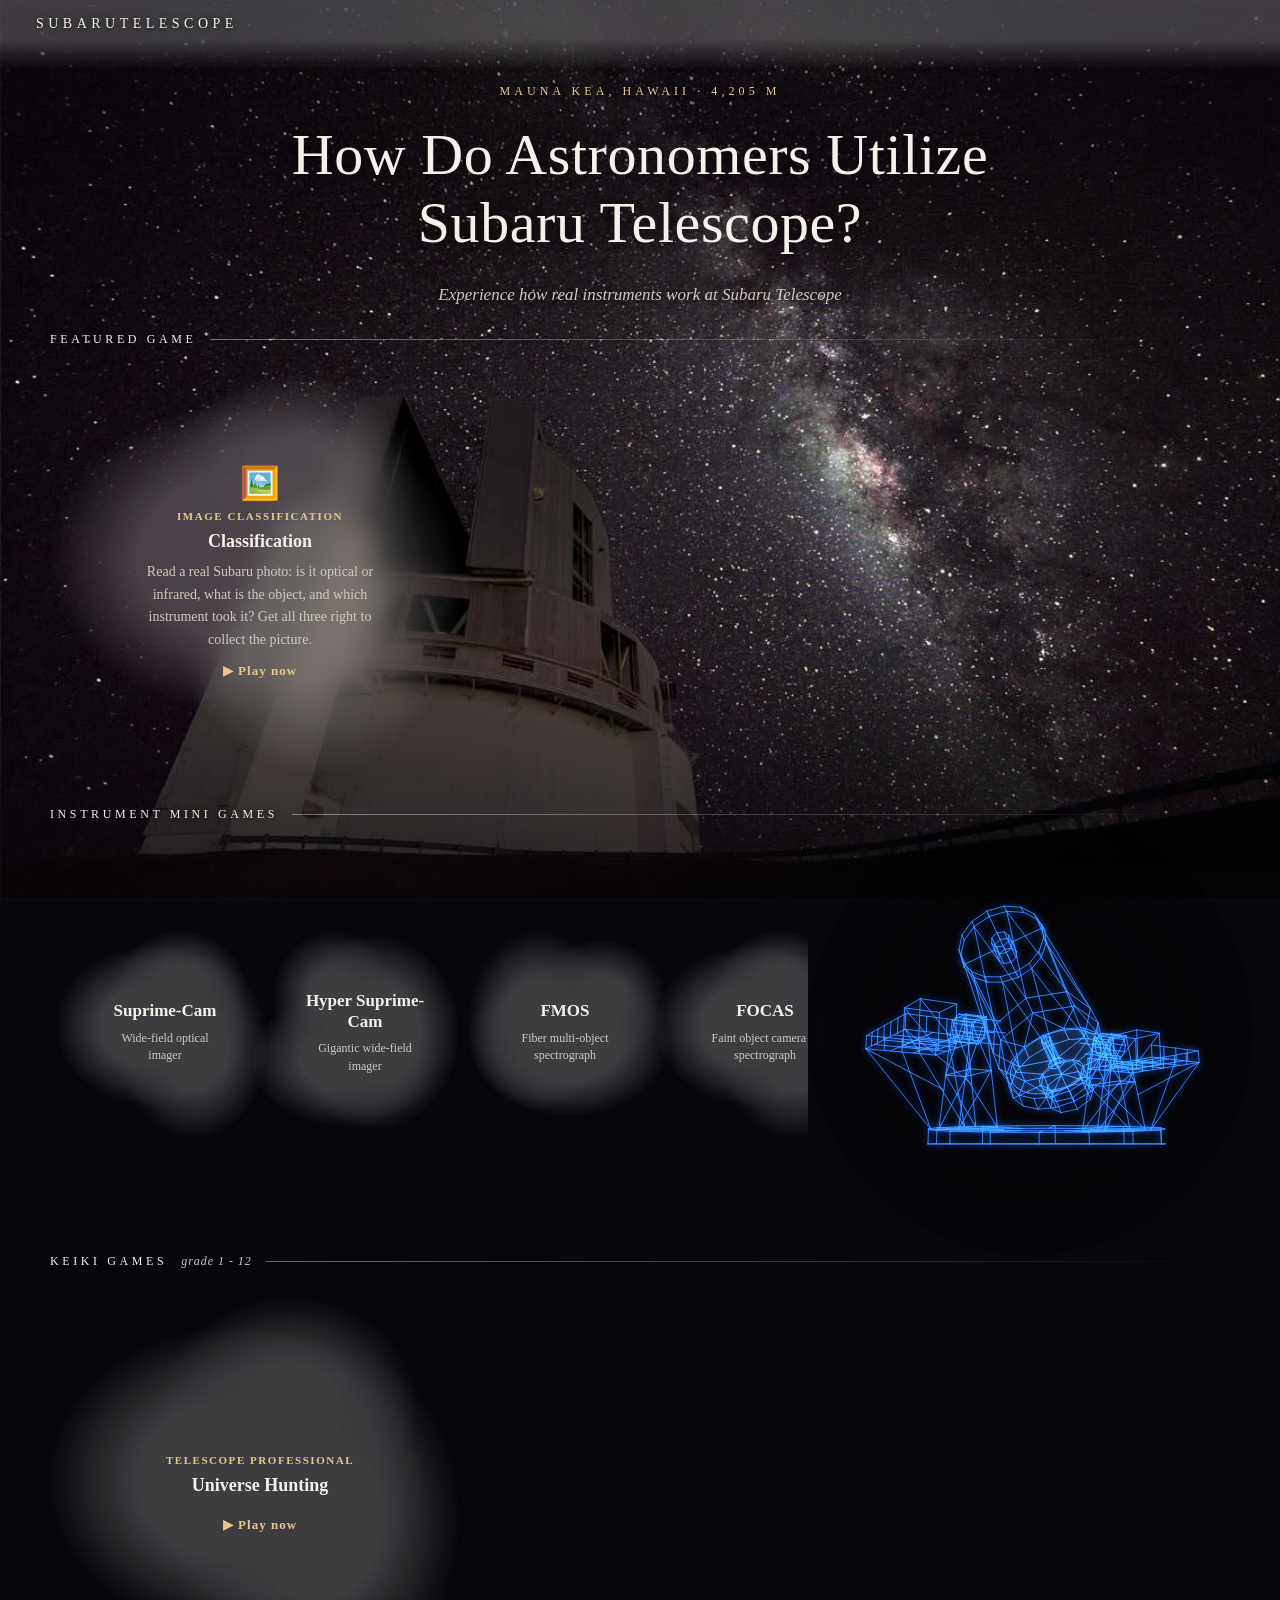
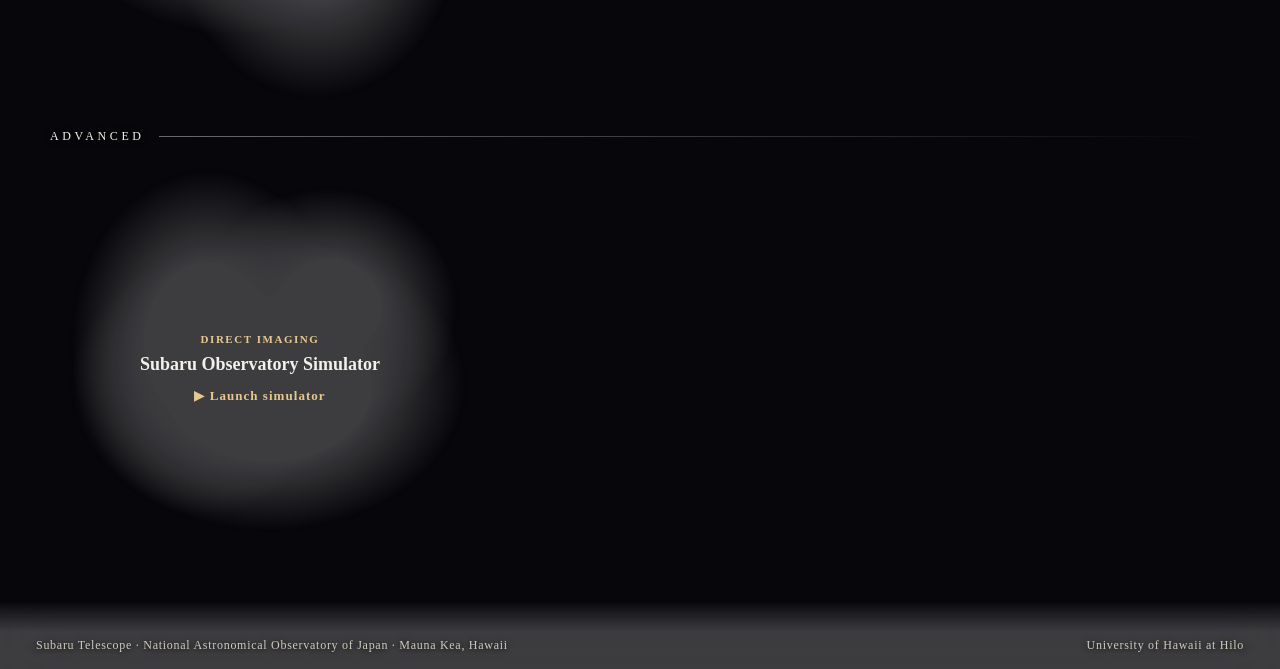
==== commit eaa55c49: "feat: new classifying game inspired by galaxy cluise." ====
--- a/index.html
+++ b/index.html
@@ -354,6 +354,22 @@
   <p class="hero-sub">Experience how real instruments work at Subaru Telescope</p>
 
 
+  <!-- ═══ FEATURED — CLASSIFICATION ═══
+       Sits between the title and the instrument mini games. -->
+  <section class="row">
+    <div class="section-label">Featured Game</div>
+    <div class="row-track">
+      <a class="game-card" href="games/classification/index.html">
+        <div class="card-icon">🖼️</div>
+        <div class="card-method">Image Classification</div>
+        <div class="card-title">Classification</div>
+        <div class="card-desc">Read a real Subaru photo: is it optical or infrared, what is the object, and which instrument took it? Get all three right to collect the picture.</div>
+        <div class="card-tag">▶ Play now</div>
+      </a>
+    </div>
+  </section>
+
+
   <!-- ═══ ROW 1 — INSTRUMENT MINI GAMES ═══
        One card per instrument, generated by the script at the bottom of this file. -->
   <section class="row">
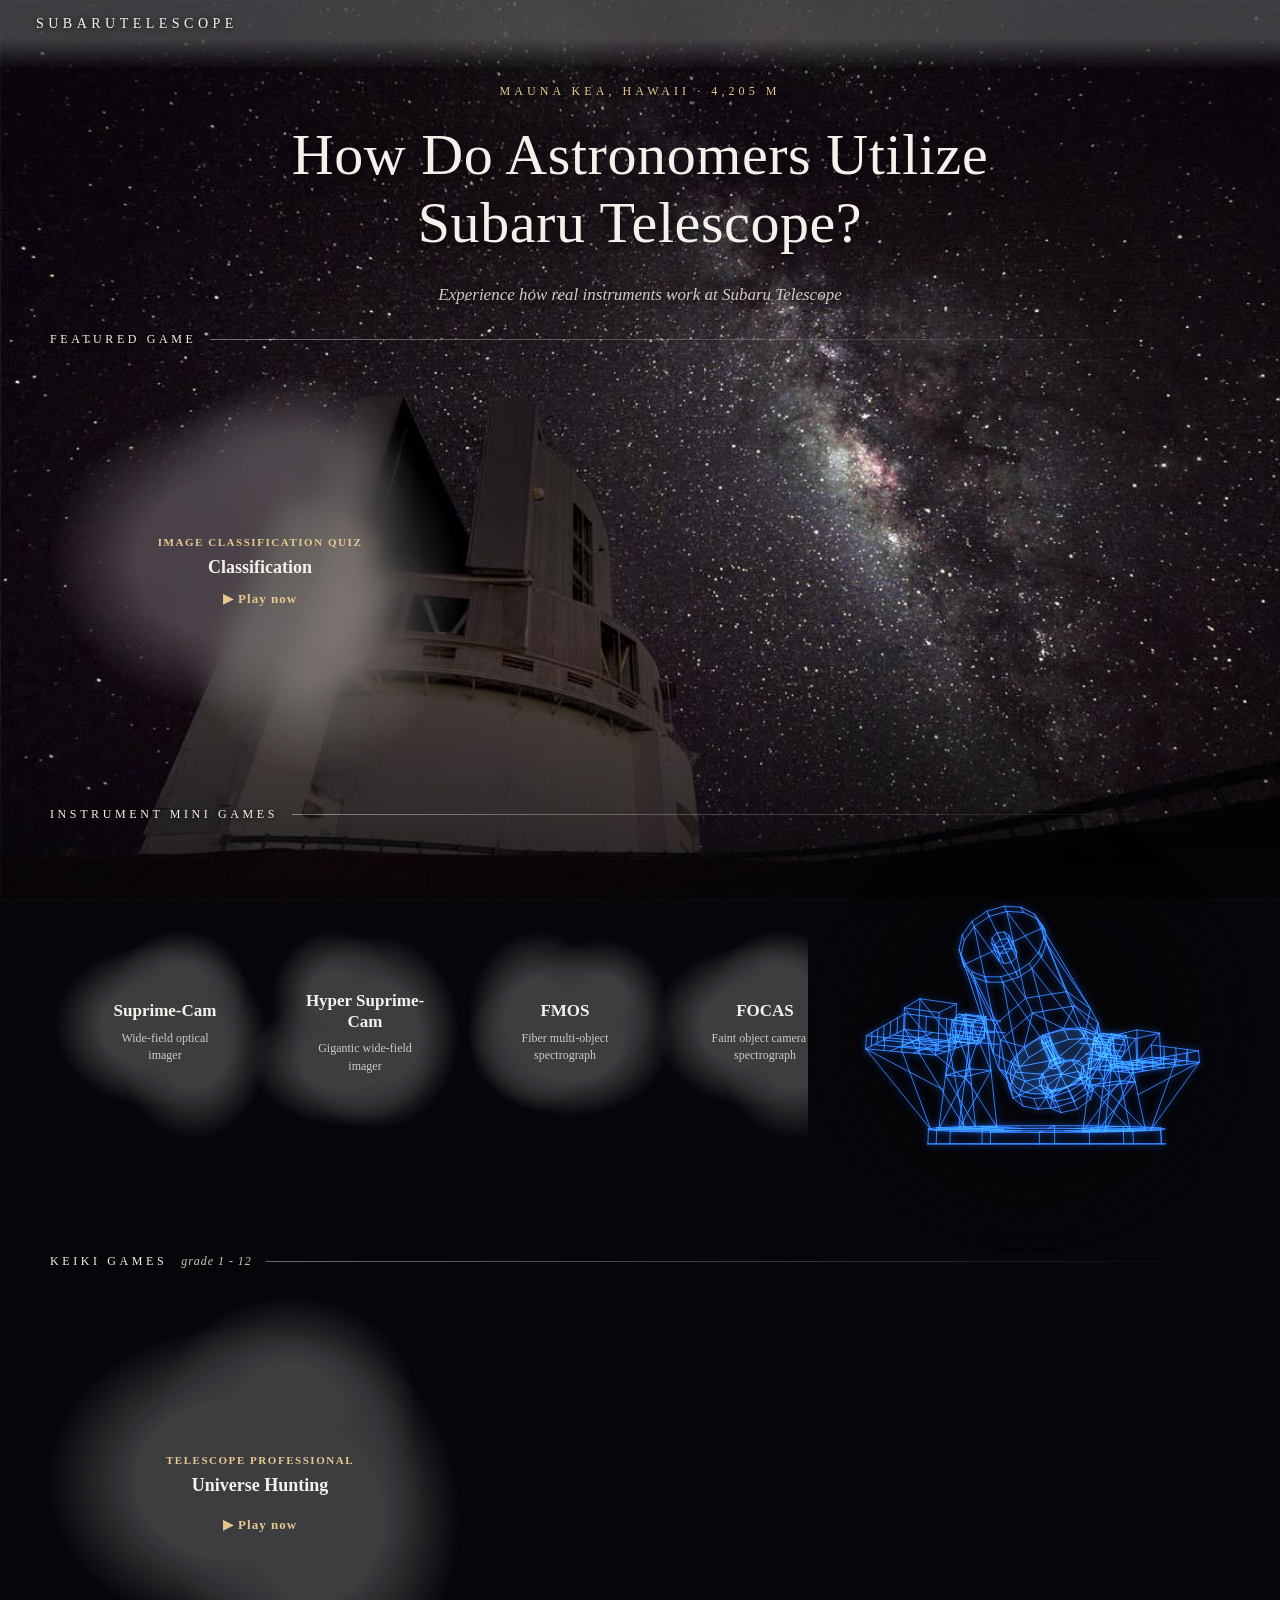
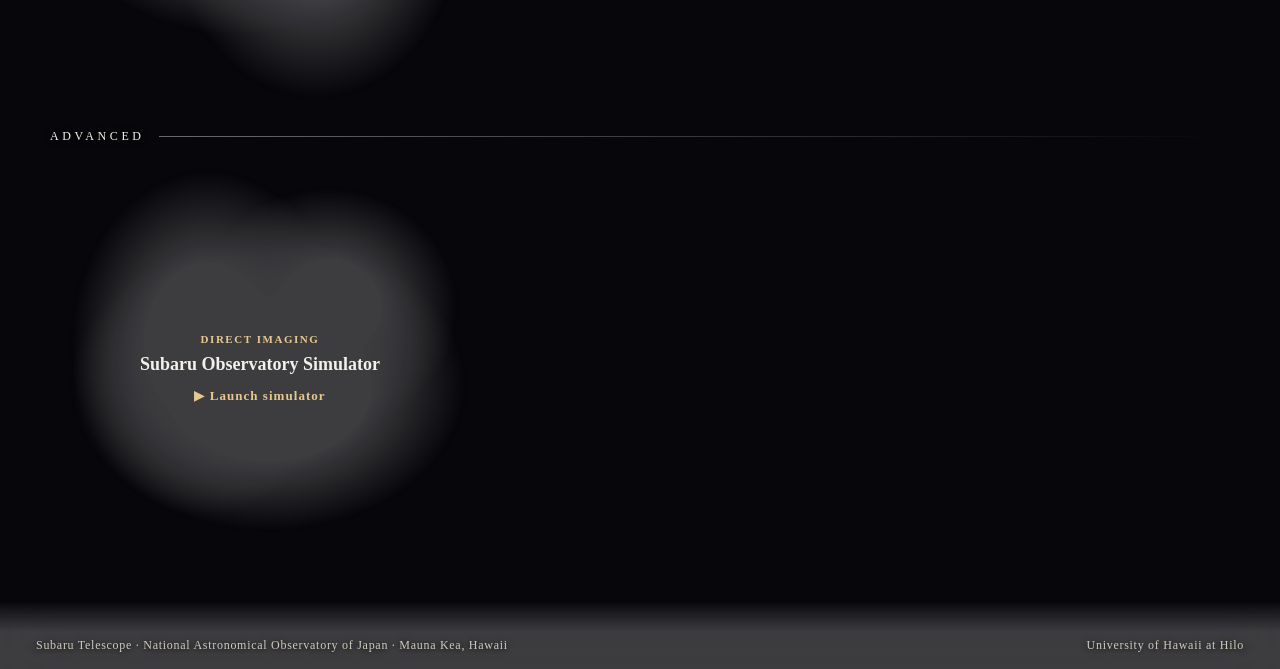
==== commit a6e23814: "design: remove redundant explanation on game card in home page" ====
--- a/index.html
+++ b/index.html
@@ -360,10 +360,10 @@
     <div class="section-label">Featured Game</div>
     <div class="row-track">
       <a class="game-card" href="games/classification/index.html">
-        <div class="card-icon">🖼️</div>
-        <div class="card-method">Image Classification</div>
+        <!-- <div class="card-icon">🖼️</div> -->
+        <div class="card-method">Image Classification Quiz</div>
         <div class="card-title">Classification</div>
-        <div class="card-desc">Read a real Subaru photo: is it optical or infrared, what is the object, and which instrument took it? Get all three right to collect the picture.</div>
+        <!-- <div class="card-desc">Read a real Subaru photo: is it optical or infrared, what is the object, and which instrument took it? Get all three right to collect the picture.</div> -->
         <div class="card-tag">▶ Play now</div>
       </a>
     </div>
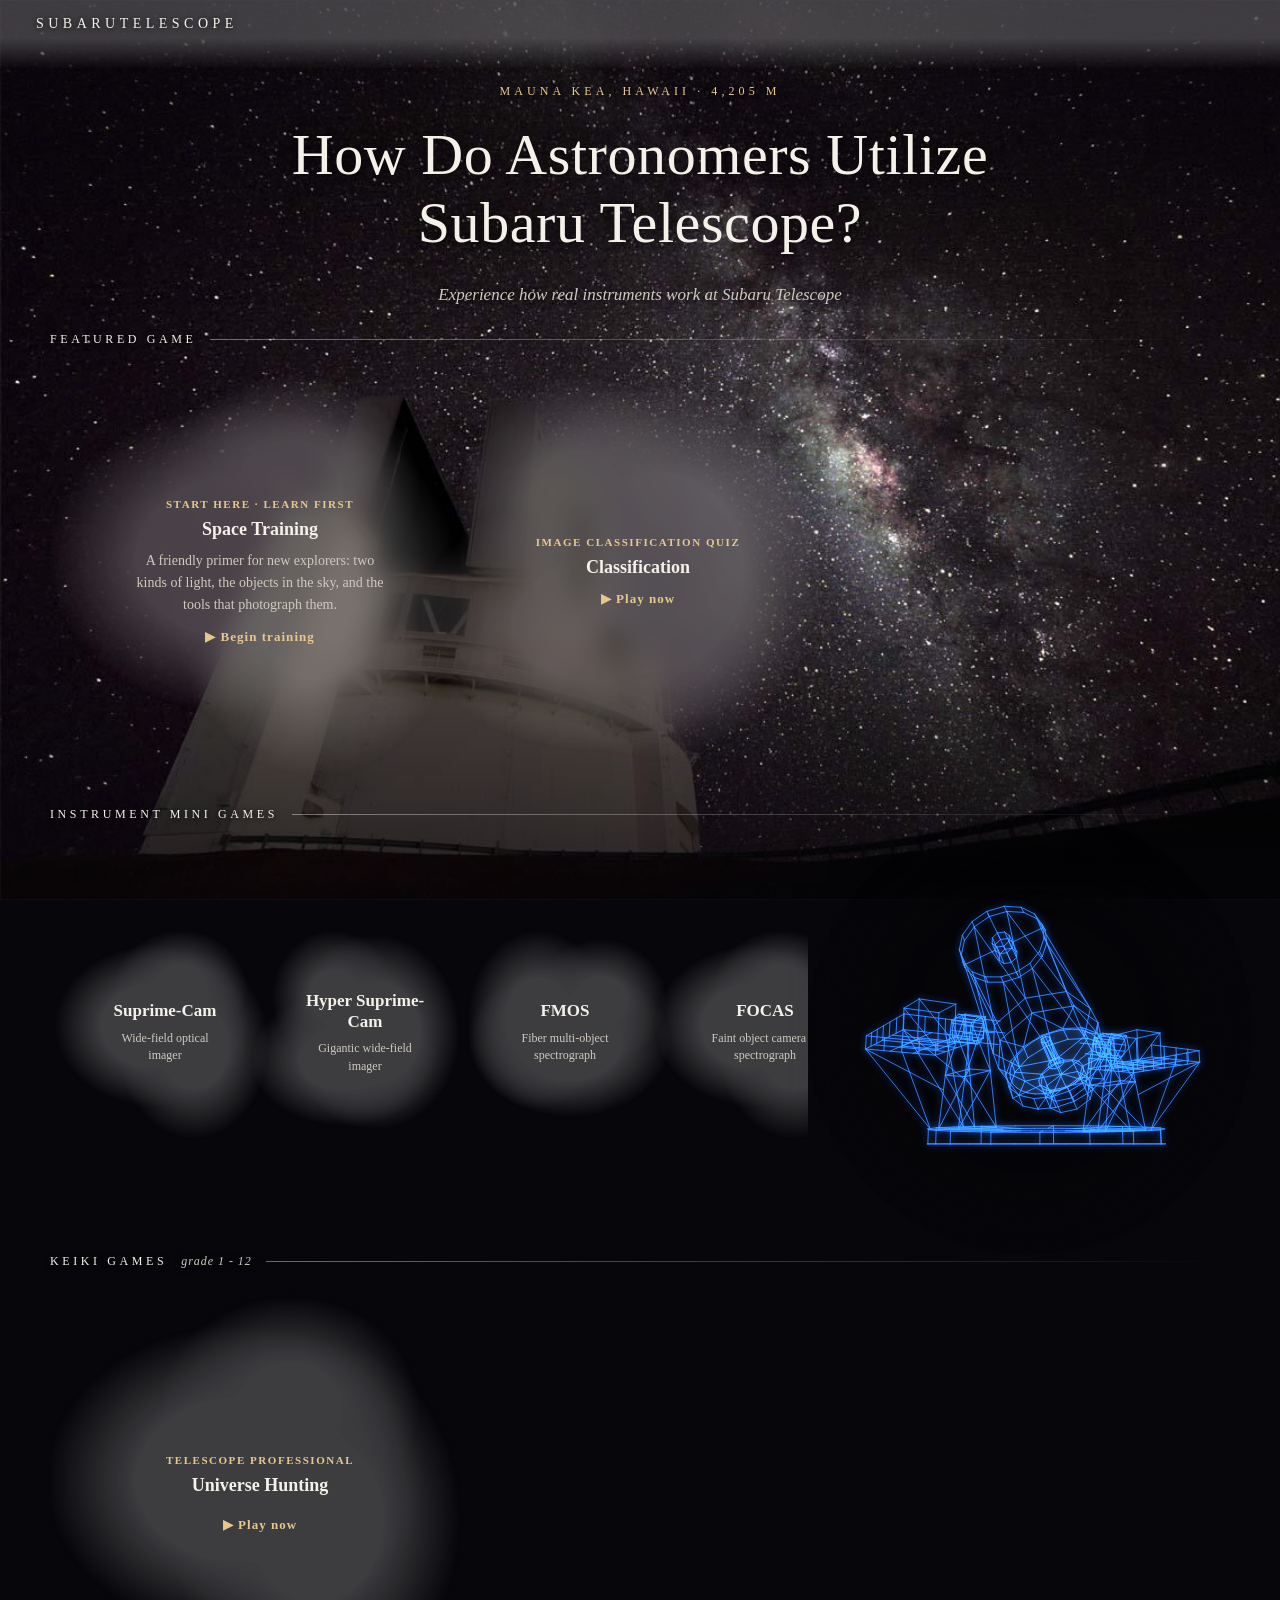
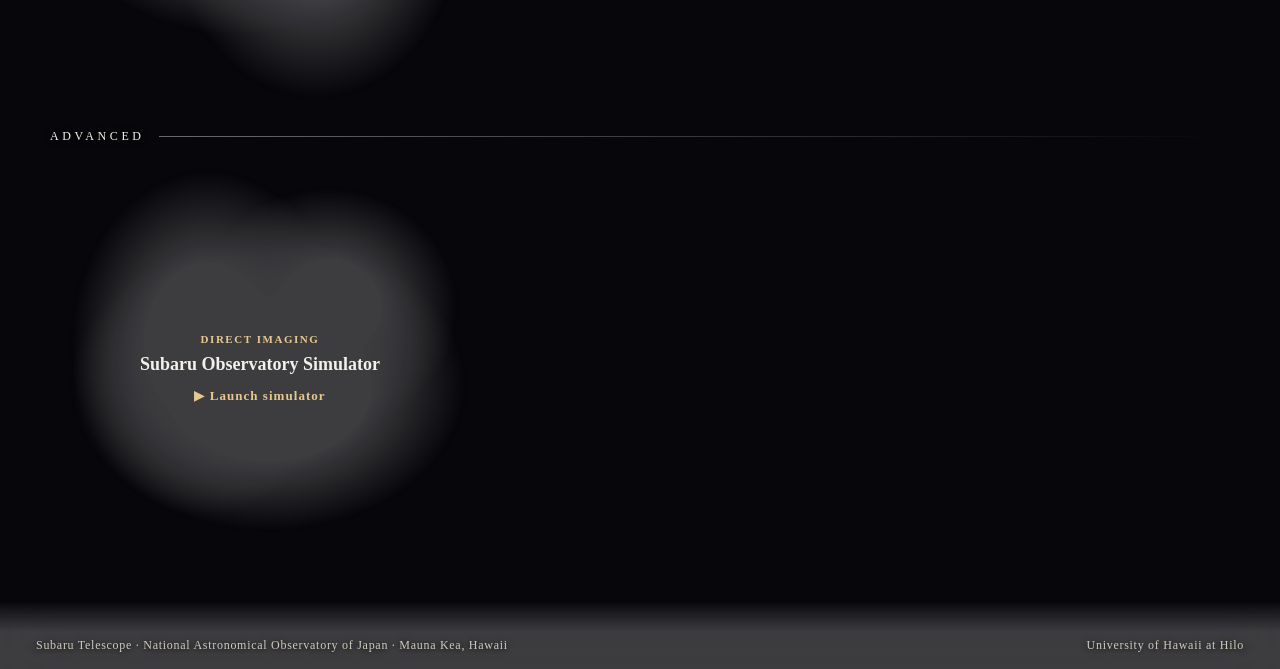
==== commit 2a22a60f: "feat: add Space Training learn-first session A learn-first lesson shown before Classification, aimed" ====
--- a/index.html
+++ b/index.html
@@ -359,6 +359,14 @@
   <section class="row">
     <div class="section-label">Featured Game</div>
     <div class="row-track">
+      <!-- Training sits to the LEFT of Classification: it is meant to be done
+           first, as a primer for the concepts the Classification game tests. -->
+      <a class="game-card" href="games/training/index.html">
+        <div class="card-method">Start Here · Learn First</div>
+        <div class="card-title">Space Training</div>
+        <div class="card-desc">A friendly primer for new explorers: two kinds of light, the objects in the sky, and the tools that photograph them.</div>
+        <div class="card-tag">▶ Begin training</div>
+      </a>
       <a class="game-card" href="games/classification/index.html">
         <!-- <div class="card-icon">🖼️</div> -->
         <div class="card-method">Image Classification Quiz</div>
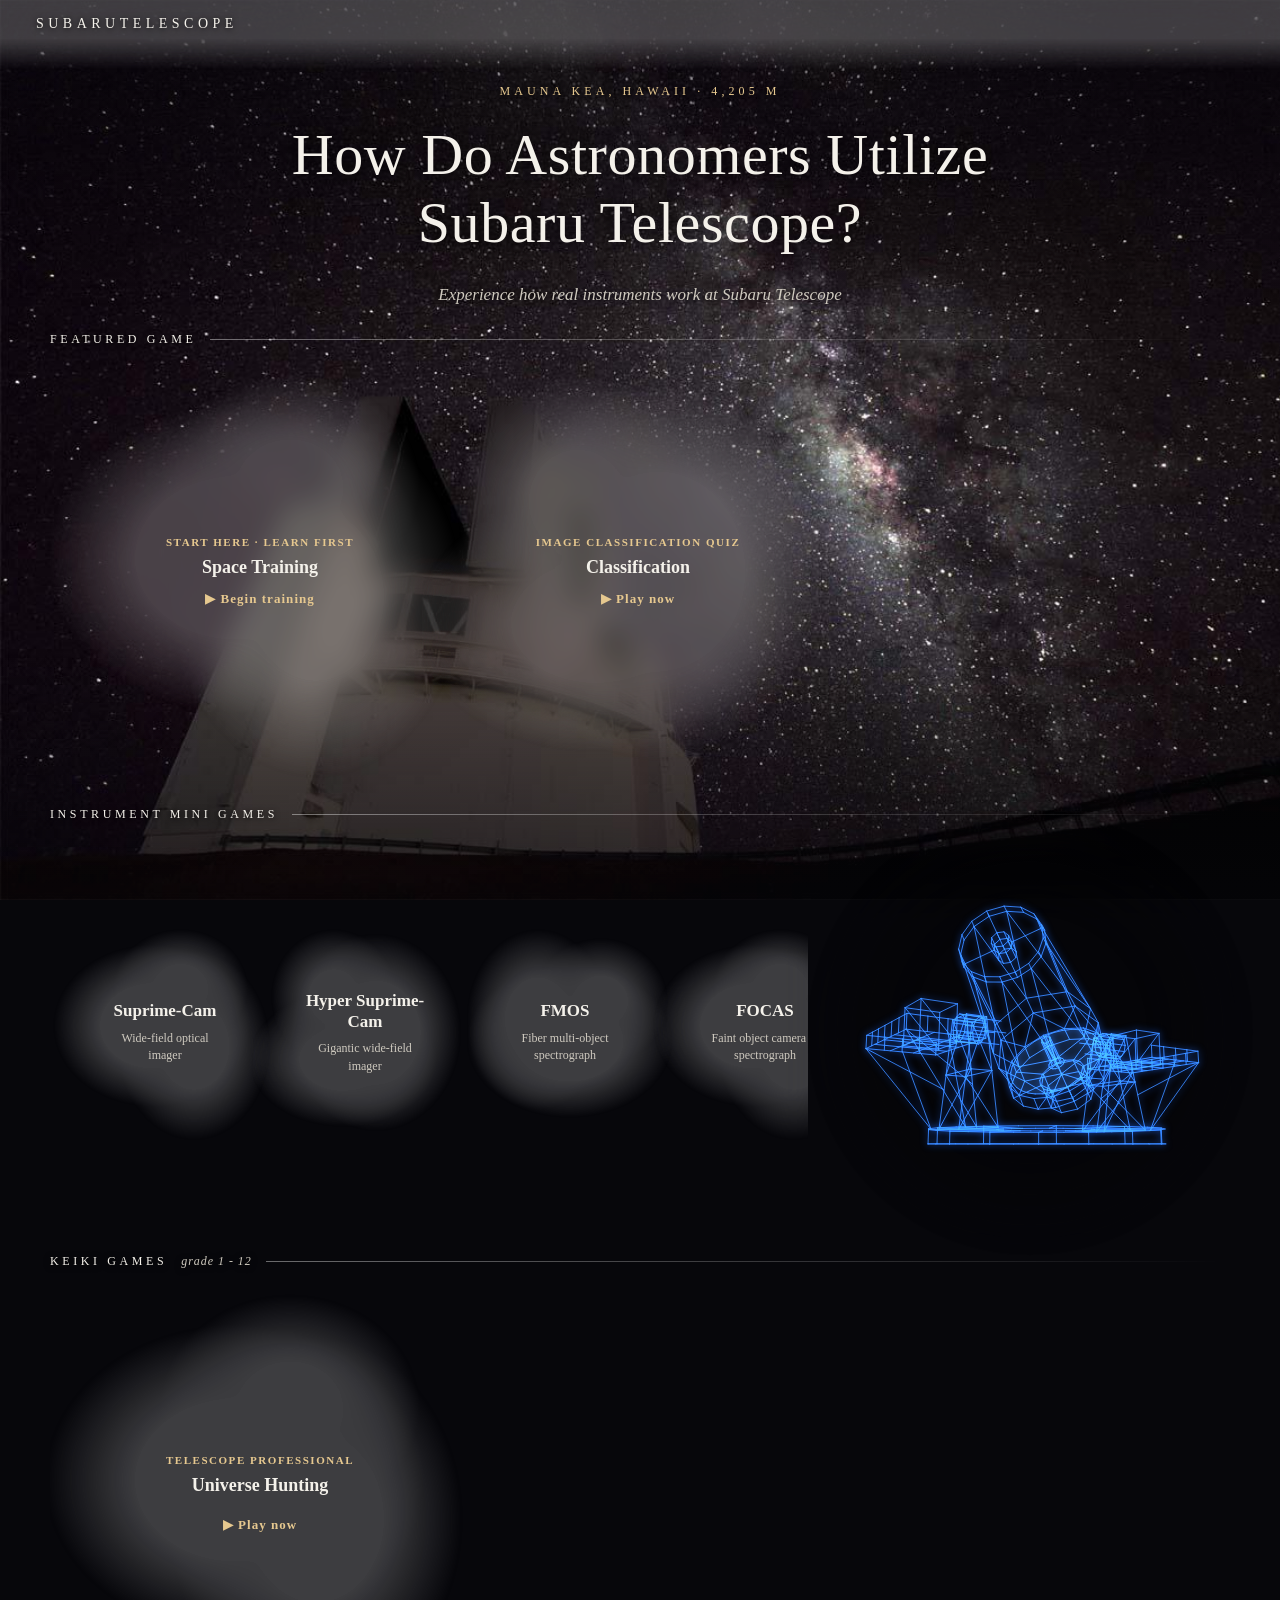
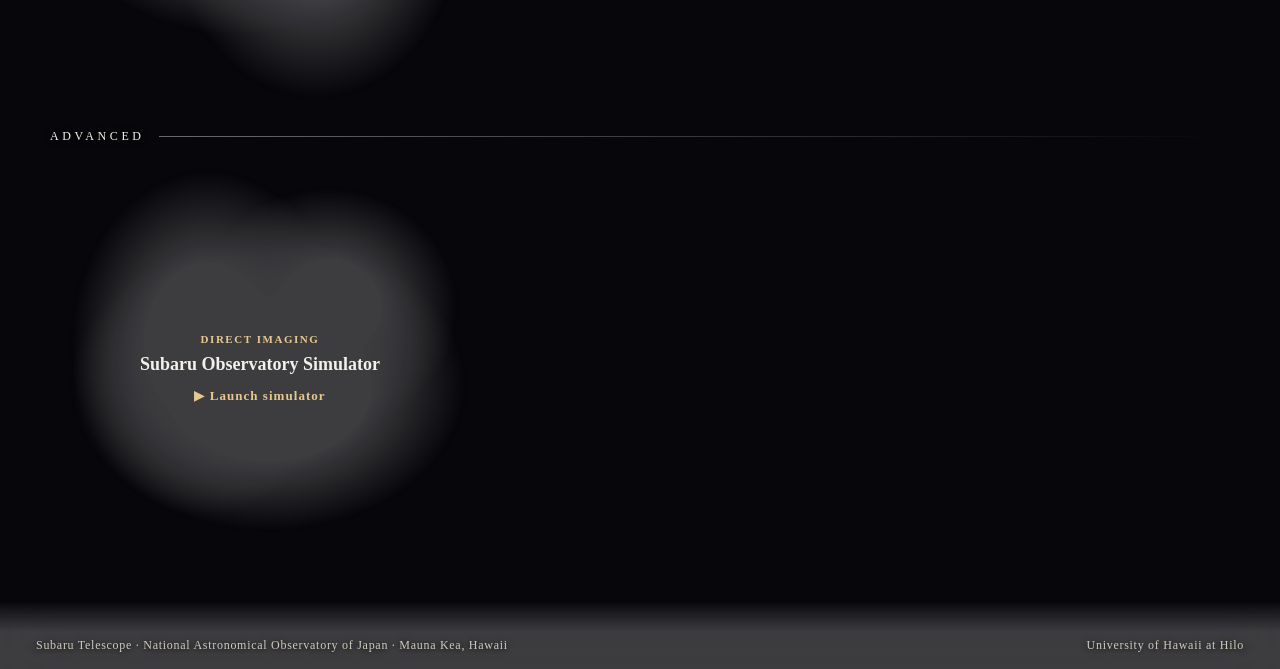
==== commit 926d0726: "design: unbox Training CTAs, open up spacing for mobile - Start lesson / Play Classification are now" ====
--- a/index.html
+++ b/index.html
@@ -364,7 +364,7 @@
       <a class="game-card" href="games/training/index.html">
         <div class="card-method">Start Here · Learn First</div>
         <div class="card-title">Space Training</div>
-        <div class="card-desc">A friendly primer for new explorers: two kinds of light, the objects in the sky, and the tools that photograph them.</div>
+        <!-- <div class="card-desc">A friendly primer for new explorers: two kinds of light, the objects in the sky, and the tools that photograph them.</div> -->
         <div class="card-tag">▶ Begin training</div>
       </a>
       <a class="game-card" href="games/classification/index.html">
